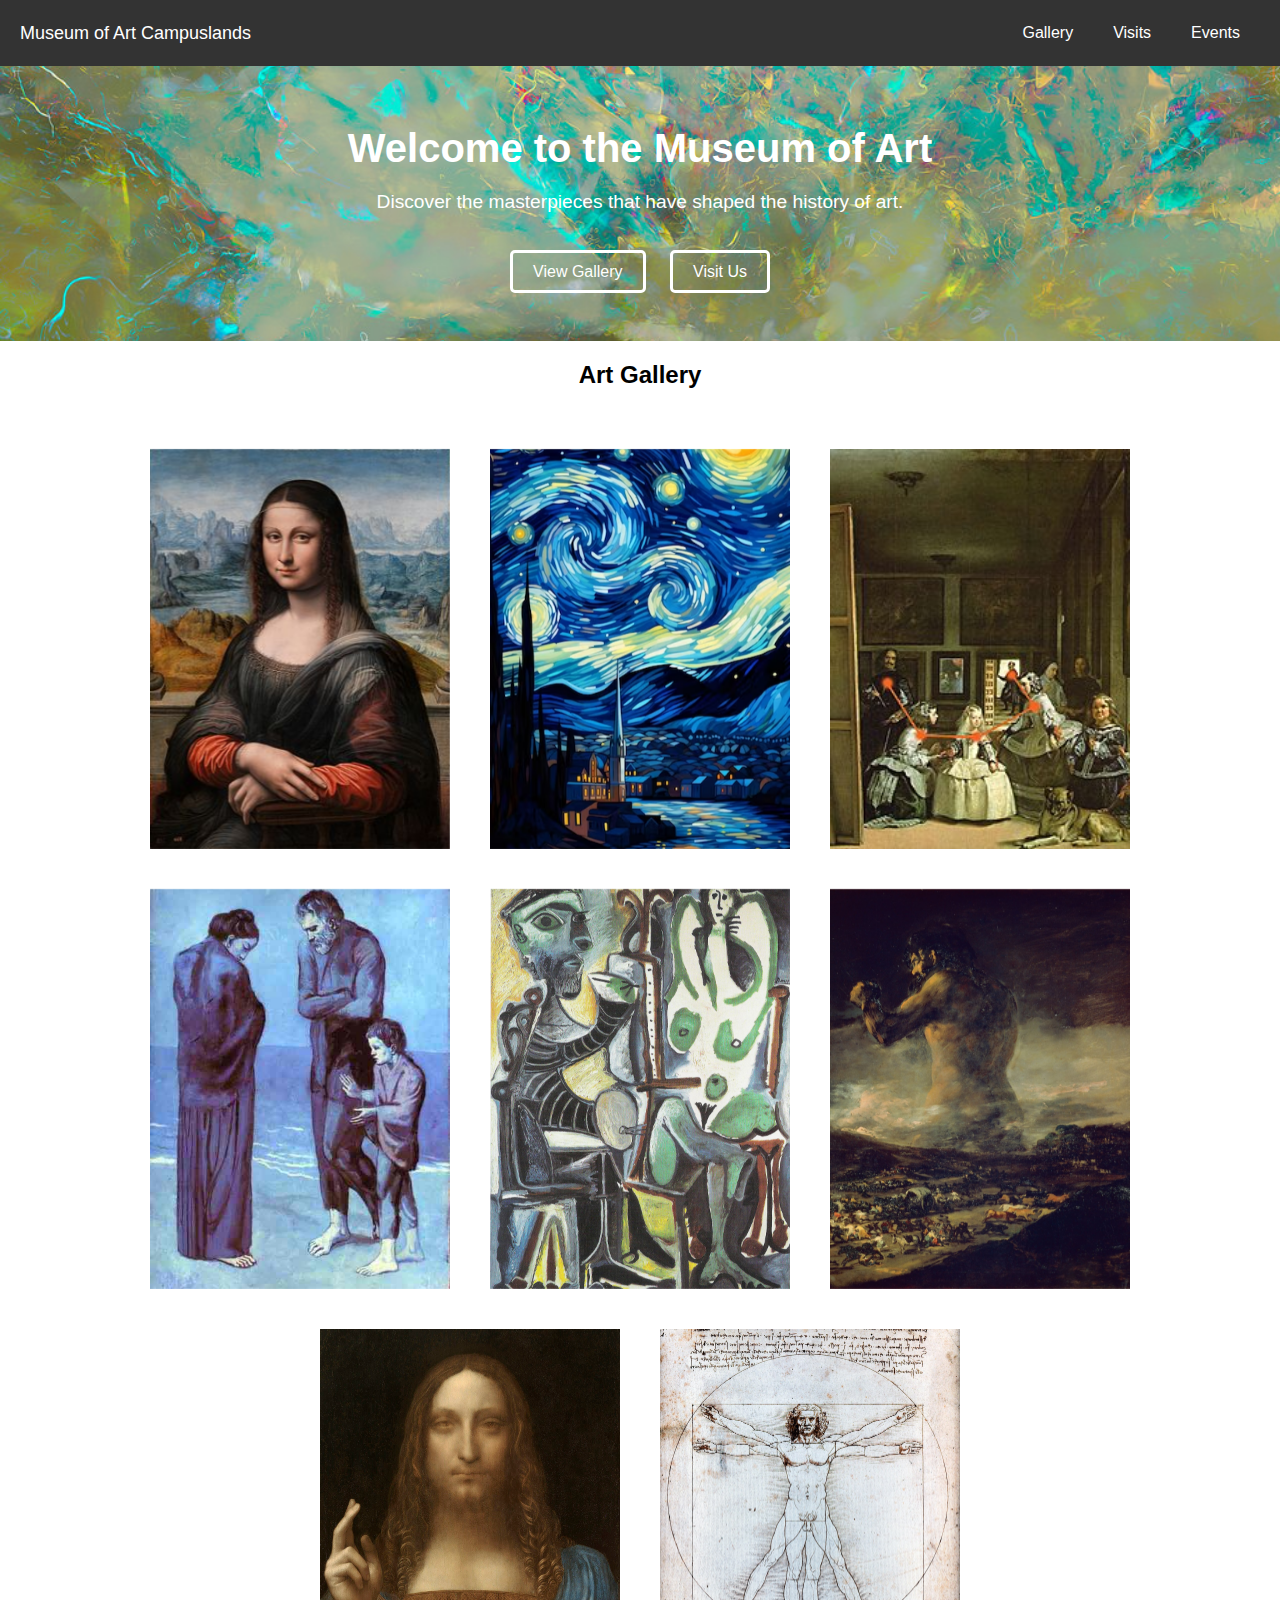
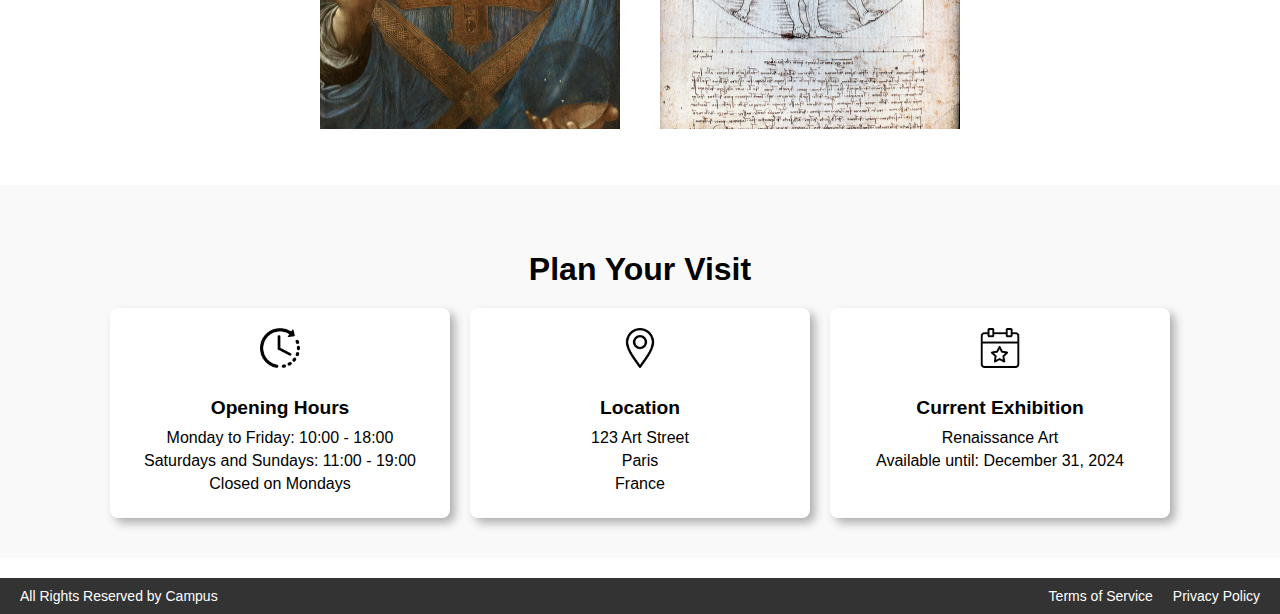
==== index.html @ 891f7917 "nuevo orden" ====
<!DOCTYPE html>
<html lang="en">
<head>
    <meta charset="UTF-8">
    <meta name="viewport" content="width=device-width, initial-scale=1.0">
    <title>Document</title>
    <link rel="stylesheet" href="/Gallery/CSS/estilos.css">
    <link rel="stylesheet" href="/Gallery/CSS/querys.css">
</head>
<body>
    <div class="navbar">
        <div class="left-section">Museum of Art Campuslands</div>
        <div class="menu-container">
            <div class="menu-toggle">Menu</div>
            <a href="#exhibicion">Gallery</a>
            <a href="#visitas">Visits</a>
            <a href="#eventos">Events</a>
        </div>
    </div>

    <div class="hero-section">
        <div class="hero-content">
            <h1>Welcome to the Museum of Art</h1>
            <p>Discover the masterpieces that have shaped the history of art.</p>
            <div class="hero-buttons">
                <a href="#tittle-art-gallery" class="btn">View Gallery</a>
                <a href="#goToInformation" class="btn">Visit Us</a>
            </div>
        </div>
    </div>

    <h2 id="tittle-art-gallery">Art Gallery</h2>
    
    <div class="cards-container">
        <div class="card">
            <div class="card-inner">
                <div class="card-front">
                    <img src="/Gallery/IMG/mona-lisa-da-vinci.jpg" alt="Mona Lisa">
                </div>
                <div class="card-back">
                    <h2>Mona Lisa</h2>
                    <p><strong>Author:</strong> Leonardo da Vinci</p>
                    <p><strong>Description:</strong> The Mona Lisa is a masterpiece of the Italian Renaissance and one of the most recognized paintings in the world. It is housed in the Louvre Museum in Paris.</p>
                </div>
            </div>
        </div>
        
        <div class="card">
            <div class="card-inner">
                <div class="card-front">
                    <img src="/Gallery/IMG/estilo-pintura-noche-estrellada-van-gogh_.avif" alt="Starry Night">
                </div>
                <div class="card-back">
                    <h2>Starry Night</h2>
                    <p><strong>Author:</strong> Vincent van Gogh</p>
                    <p><strong>Description:</strong> "The Starry Night" is one of Vincent van Gogh's most well-known paintings. It depicts a view from his room's window at the Saint-Rémy-de-Provence asylum.</p>
                </div>
            </div>
        </div>

        <div class="card">
            <div class="card-inner">
                <div class="card-front">
                    <img src="/Gallery/IMG/Meninas_Corona_Borealis.jpg" alt="Las Meninas">
                </div>
                <div class="card-back">
                    <h2>Las Meninas</h2>
                    <p><strong>Author:</strong> Diego Velázquez</p>
                    <p><strong>Description:</strong> "Las Meninas" is a painting by Diego Velázquez featuring Infanta Margarita Teresa surrounded by her attendants in the 17th-century Spanish court.</p>
                </div>
            </div>
        </div>

        <div class="card">
            <div class="card-inner">
                <div class="card-front">
                    <img src="/Gallery/IMG/la-tragedia-picaso.jpg" alt="The Tragedy">
                </div>
                <div class="card-back">
                    <h2>The Tragedy</h2>
                    <p><strong>Author:</strong> Pablo Picasso</p>
                    <p><strong>Description:</strong> "The Tragedy" is one of Pablo Picasso's early masterpieces, characterized by its expressionist style and dramatic treatment of the theme.</p>
                </div>
            </div>
        </div>

        <div class="card">
            <div class="card-inner">
                <div class="card-front">
                    <img src="/Gallery/IMG/el-pintor-y-el-modelo-picaso.jpg" alt="The Painter and the Model">
                </div>
                <div class="card-back">
                    <h2>The Painter and the Model</h2>
                    <p><strong>Author:</strong> Pablo Picasso</p>
                    <p><strong>Description:</strong> "The Painter and the Model" is a work by Pablo Picasso that explores the relationship between the artist and his model in a characteristic Cubist style.</p>
                </div>
            </div>
        </div>

        <div class="card">
            <div class="card-inner">
                <div class="card-front">
                    <img src="/Gallery/IMG/el-coloso-agostini-via-getty.jpg" alt="The Colossus">
                </div>
                <div class="card-back">
                    <h2>The Colossus</h2>
                    <p><strong>Author:</strong> Francisco de Goya</p>
                    <p><strong>Description:</strong> "The Colossus" is a painting by Francisco de Goya depicting a gigantic, ominous figure in a desolate landscape, symbolizing chaos and destruction.</p>
                </div>
            </div>
        </div>

        <div class="card">
            <div class="card-inner">
                <div class="card-front">
                    <img src="/Gallery/IMG/Leonardo_da_Vinci,_Salvator_Mundi,_c.1500.jpg" alt="Salvator Mundi">
                </div>
                <div class="card-back">
                    <h2>Salvator Mundi</h2>
                    <p><strong>Author:</strong> Leonardo da Vinci</p>
                    <p><strong>Description:</strong> "Salvator Mundi" is a painting by Leonardo da Vinci depicting Christ as the Savior of the World. It is one of the most expensive artworks ever sold.</p>
                </div>
            </div>
        </div>

        <div class="card">
            <div class="card-inner">
                <div class="card-front">
                    <img src="/Gallery/IMG/hombre_de_vitruvio_by_Leonardo_da_Vinci.jpg" alt="Vitruvian Man">
                </div>
                <div class="card-back">
                    <h2>Vitruvian Man</h2>
                    <p><strong>Author:</strong> Leonardo da Vinci</p>
                    <p><strong>Description:</strong> "Vitruvian Man" is a famous drawing by Leonardo da Vinci illustrating the ideal proportions of the human body according to the ancient Roman architect Vitruvius.</p>
                </div>
            </div>
        </div>
    </div>

    <!-- museum information -->
    <p id="goToInformation"></p>
    <div class="visit-info">
        <h2>Plan Your Visit</h2>
        <div class="visit-details">
            <div class="detail-item">
                <div class="icon">
                    <img src="/Gallery/IMG/time-left.png" alt="Opening Hours">
                </div>
                <div class="info">
                    <h3>Opening Hours</h3>
                    <p>Monday to Friday: 10:00 - 18:00</p>
                    <p>Saturdays and Sundays: 11:00 - 19:00</p>
                    <p>Closed on Mondays</p>
                </div>
            </div>
            <div class="detail-item">
                <div class="icon">
                    <img src="/Gallery/IMG/location (1).png" alt="Location">
                    <i class="fa-solid fa-location-dot"></i>
                </div>
                <div class="info">
                    <h3>Location</h3>
                    <p>123 Art Street</p>
                    <p>Paris</p>
                    <p>France</p>
                </div>
            </div>
            <div class="detail-item">
                <div class="icon">
                    <img src="/Gallery/IMG/event.png" alt="Current Exhibition">
                </div>
                <div class="info">
                    <h3>Current Exhibition</h3>
                    <p>Renaissance Art</p>
                    <p>Available until: December 31, 2024</p>
                </div>
            </div>
        </div>
    </div>
    
    <!-- footer -->
    <footer class="footer">
        <div class="footer-left">
            All Rights Reserved by Campus
        </div>
        <div class="footer-right">
            <a href="#terms">Terms of Service</a>
            <a href="#privacy">Privacy Policy</a>
        </div>
    </footer>
    
</body>
</html>
---- Gallery/CSS/estilos.css ----
/* estilos.css */

html {
    scroll-behavior: smooth;
}

body {
    margin: 0;
    font-family: Arial, sans-serif;
}

.navbar {
    display: flex;
    justify-content: space-between;
    align-items: center;
    background-color: #333;
    padding: 10px 20px;
}

#tittle-art-gallery {
    text-align: center;
}

.left-section {
    color: white;
    font-size: 18px;
}

.menu-container {
    display: flex;
    align-items: center;
}

.menu-container a {
    color: white;
    text-decoration: none;
    padding: 14px 20px;
    display: block;
    text-align: center;
}

.menu-container a:hover {
    background-color: #575757;
}

.menu-toggle {
    display: none;
}


/* Tarjetas de arte */
.cards-container {
    display: flex;
    flex-wrap: wrap;
    justify-content: center;
    padding: 20px;
}

.card {
    perspective: 1000px;
    margin: 20px;
}

.card-inner {
    position: relative;
    width: 300px;
    height: 400px;
    transition: transform 0.6s;
    transform-style: preserve-3d;
    cursor: pointer;
}

.card:hover .card-inner {
    transform: rotateY(180deg);
}

.card-front,
.card-back {
    position: absolute;
    width: 100%;
    height: 100%;
    backface-visibility: hidden;
}

.card-front {
    background-color: #fff;
}

.card-back {
    background-color: #f4f4f4;
    transform: rotateY(180deg);
    padding: 20px;
}

.card-front img {
    width: 100%;
    height: 100%;
    object-fit: cover;
}


/* ESTILOS DEL HERO */

/* estilos.css */

.hero-section {
    background-image: url('/Gallery/IMG/fondo.jpg!d'); /* Reemplaza con la URL de tu imagen de fondo */
    background-size: cover;
    background-position: center;
    color: white;
    text-align: center;
    padding: 60px 20px;
    position: relative;
}

.hero-content {
    position: relative;
    z-index: 1;
}

.hero-section h1 {
    font-size: 2.5em;
    margin: 0;
    padding-bottom: 10px;
}

.hero-section p {
    font-size: 1.2em;
    margin: 10px 0 20px;
}

.hero-buttons {
    margin-top: 50px;
}

.hero-buttons .btn {
    border: solid white;
    color: white;
    padding: 10px 20px;
    text-decoration: none;
    border-radius: 5px;
    margin: 0 10px;
}

.hero-buttons .btn:hover {
    background-color: #cabdbd;
}


/* informacion del museo */
.visit-info {
    padding: 40px 20px;
    background-color: #f9f9f9;
    text-align: center;
}

.visit-info h2 {
    font-size: 2em;
    margin-bottom: 20px;
}

.visit-details {
    display: flex;
    justify-content: center;
    flex-wrap: wrap;
    gap: 20px;
}

.detail-item {
    background-color: #fff;
    border-radius: 8px;
    box-shadow: 5px 5px 10px rgba(0, 0, 0, 0.3);
    padding: 20px;
    width: 300px;
    display: flex;
    align-items: center;
    flex-direction: column;
    text-align: center;
}

.detail-item .icon {
    margin-bottom: 15px;
}

.detail-item .icon img {
    width: 40px; 
    height: 40px;
}

.detail-item .info h3 {
    margin: 10px 0;
    font-size: 1.2em;
}

.detail-item .info p {
    margin: 5px 0;
}



/* footer derechos de autor */

.footer {
    display: flex;
    justify-content: space-between;
    align-items: center;
    background-color: #333;
    color: white;
    padding: 10px 20px;
    margin-top: 20px; /* Añadir margen superior para separación del contenido */
}

.footer-left {
    font-size: 14px;
}

.footer-right {
    display: flex;
    gap: 20px;
}

.footer-right a {
    color: white;
    text-decoration: none;
    font-size: 14px;
}
---- Gallery/CSS/querys.css ----
@media screen and (max-width: 600px)  {

    .left-section {
        text-align: center;
        margin: auto;
    }

    .navbar {
        flex-direction: column;
        align-items: flex-start;
    }
    

    .menu-container {

        width: 100%;
        flex-direction: column;
        align-items: flex-start;
    }

    .menu-container.active {
        display: flex;
    }

    .menu-container a {
        display: block;
        margin: auto;
    }
}


/* responsive del hero */

@media screen and (max-width: 600px) {

    .hero-section h1 {
        font-size: 1.8em;
    }

    .hero-section p {
        font-size: 1em;
    }

     .hero-section {
       
        flex-direction: column;
    }

    .hero-buttons .btn {
       
        width: 100%;
        margin-bottom: 10px;
        text-align: center;
        
    }

    .hero-buttons .btn:last-child {
        margin-bottom: 0;
    }
}


/* Estilos responsivos de la informacion del museo */

@media screen and (max-width: 600px) {


    .detail-item {
        padding: 0px;
        
        
    }

    .visit-info {
        align-items: center;
    }
}



/* Estilos responsivos para el footer */
@media screen and (max-width: 600px) {
    .footer {
        flex-direction: column;
        text-align: center;
    }

    .footer-left, .footer-right {
        margin-bottom: 10px;
    }

    .footer-right {
        flex-direction: column;
        gap: 10px;
    }
}
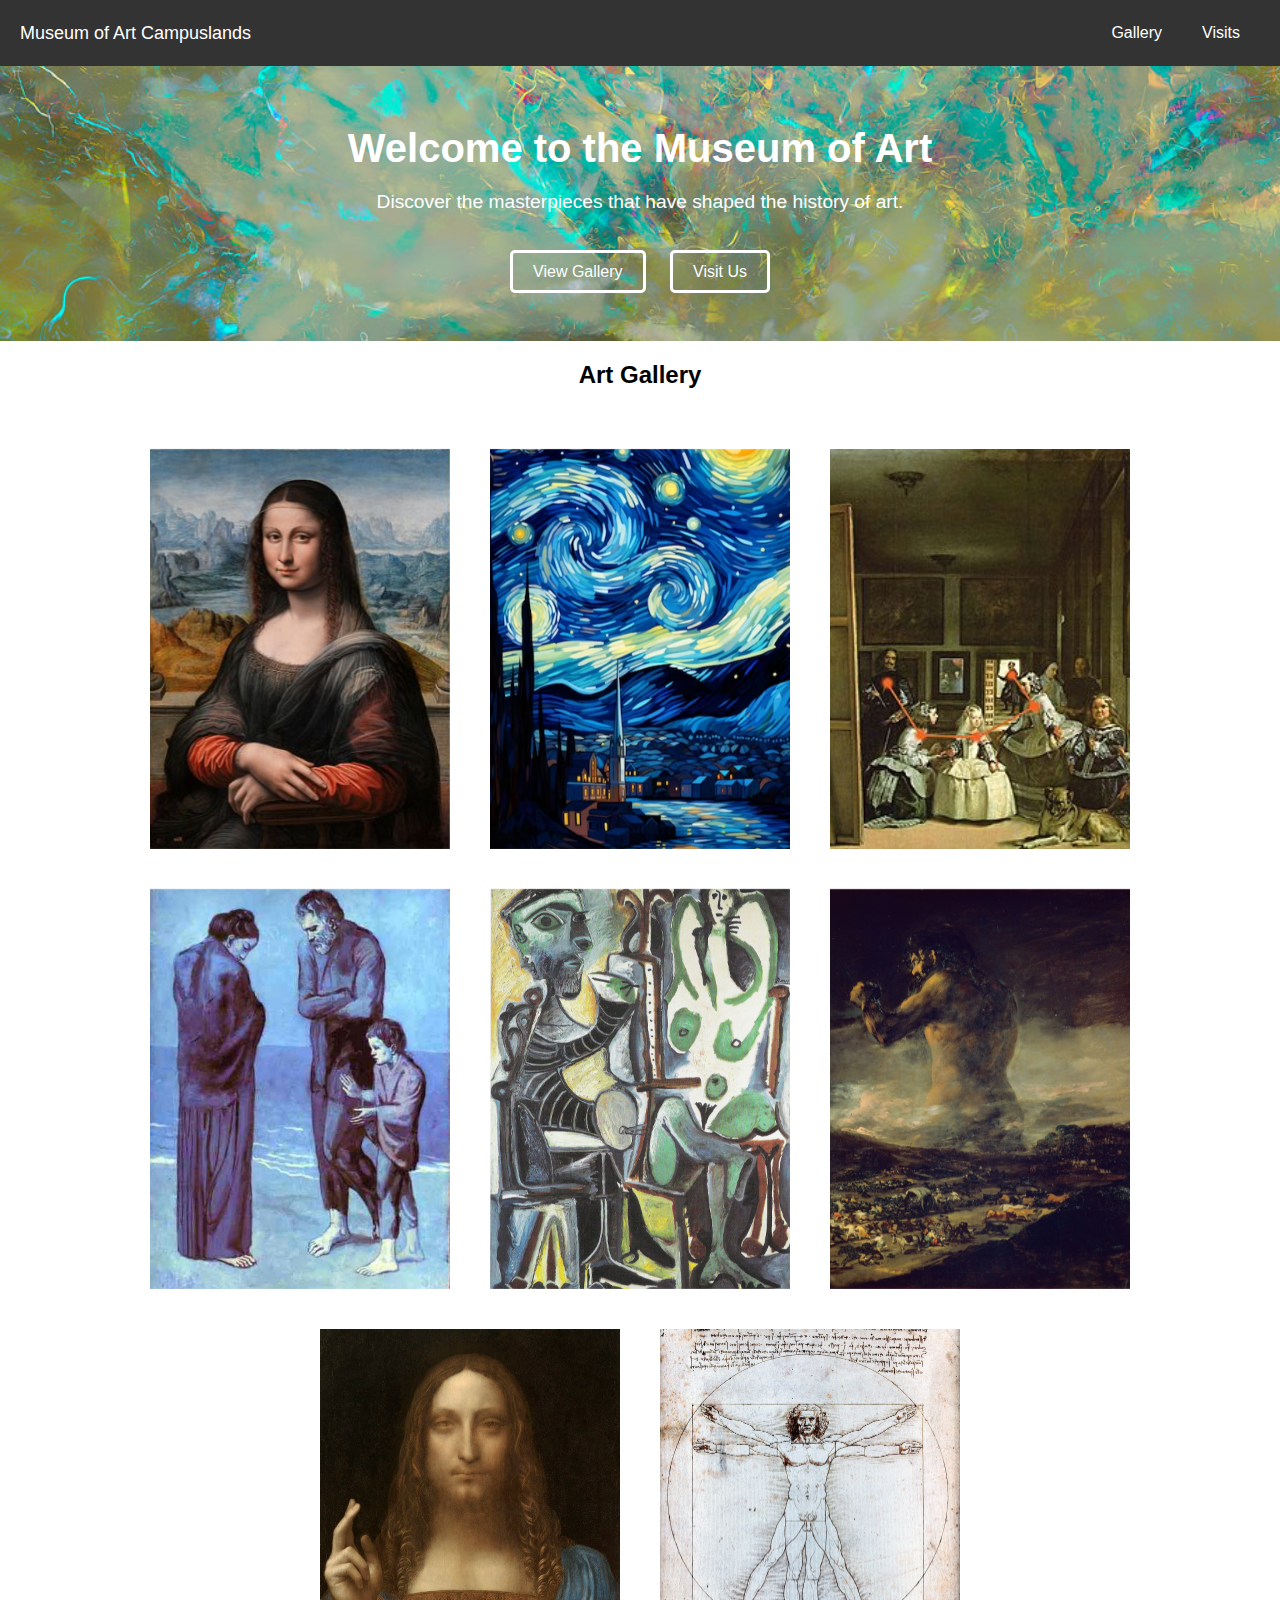
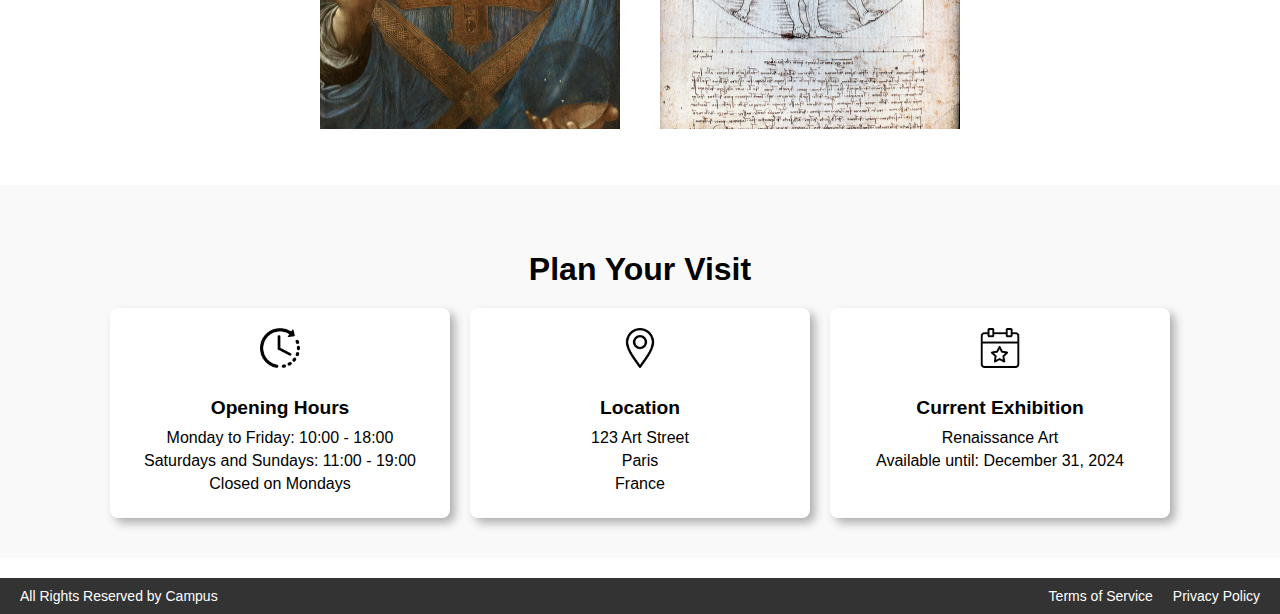
==== commit 6aecf3b3: "arreglando rutas" ====
--- a/index.html
+++ b/index.html
@@ -4,8 +4,8 @@
     <meta charset="UTF-8">
     <meta name="viewport" content="width=device-width, initial-scale=1.0">
     <title>Document</title>
-    <link rel="stylesheet" href="/Gallery/CSS/estilos.css">
-    <link rel="stylesheet" href="/Gallery/CSS/querys.css">
+    <link rel="stylesheet" href="Gallery/CSS/estilos.css">
+    <link rel="stylesheet" href="Gallery/CSS/querys.css">
 </head>
 <body>
     <div class="navbar">
@@ -14,7 +14,6 @@
             <div class="menu-toggle">Menu</div>
             <a href="#exhibicion">Gallery</a>
             <a href="#visitas">Visits</a>
-            <a href="#eventos">Events</a>
         </div>
     </div>
 
@@ -35,7 +34,7 @@
         <div class="card">
             <div class="card-inner">
                 <div class="card-front">
-                    <img src="/Gallery/IMG/mona-lisa-da-vinci.jpg" alt="Mona Lisa">
+                    <img src="Gallery/IMG/mona-lisa-da-vinci.jpg" alt="Mona Lisa">
                 </div>
                 <div class="card-back">
                     <h2>Mona Lisa</h2>
@@ -48,7 +47,7 @@
         <div class="card">
             <div class="card-inner">
                 <div class="card-front">
-                    <img src="/Gallery/IMG/estilo-pintura-noche-estrellada-van-gogh_.avif" alt="Starry Night">
+                    <img src="Gallery/IMG/estilo-pintura-noche-estrellada-van-gogh_.avif" alt="Starry Night">
                 </div>
                 <div class="card-back">
                     <h2>Starry Night</h2>
@@ -61,7 +60,7 @@
         <div class="card">
             <div class="card-inner">
                 <div class="card-front">
-                    <img src="/Gallery/IMG/Meninas_Corona_Borealis.jpg" alt="Las Meninas">
+                    <img src="Gallery/IMG/Meninas_Corona_Borealis.jpg" alt="Las Meninas">
                 </div>
                 <div class="card-back">
                     <h2>Las Meninas</h2>
@@ -74,7 +73,7 @@
         <div class="card">
             <div class="card-inner">
                 <div class="card-front">
-                    <img src="/Gallery/IMG/la-tragedia-picaso.jpg" alt="The Tragedy">
+                    <img src="Gallery/IMG/la-tragedia-picaso.jpg" alt="The Tragedy">
                 </div>
                 <div class="card-back">
                     <h2>The Tragedy</h2>
@@ -87,7 +86,7 @@
         <div class="card">
             <div class="card-inner">
                 <div class="card-front">
-                    <img src="/Gallery/IMG/el-pintor-y-el-modelo-picaso.jpg" alt="The Painter and the Model">
+                    <img src="Gallery/IMG/el-pintor-y-el-modelo-picaso.jpg" alt="The Painter and the Model">
                 </div>
                 <div class="card-back">
                     <h2>The Painter and the Model</h2>
@@ -100,7 +99,7 @@
         <div class="card">
             <div class="card-inner">
                 <div class="card-front">
-                    <img src="/Gallery/IMG/el-coloso-agostini-via-getty.jpg" alt="The Colossus">
+                    <img src="Gallery/IMG/el-coloso-agostini-via-getty.jpg" alt="The Colossus">
                 </div>
                 <div class="card-back">
                     <h2>The Colossus</h2>
@@ -113,7 +112,7 @@
         <div class="card">
             <div class="card-inner">
                 <div class="card-front">
-                    <img src="/Gallery/IMG/Leonardo_da_Vinci,_Salvator_Mundi,_c.1500.jpg" alt="Salvator Mundi">
+                    <img src="Gallery/IMG/Leonardo_da_Vinci,_Salvator_Mundi,_c.1500.jpg" alt="Salvator Mundi">
                 </div>
                 <div class="card-back">
                     <h2>Salvator Mundi</h2>
@@ -126,7 +125,7 @@
         <div class="card">
             <div class="card-inner">
                 <div class="card-front">
-                    <img src="/Gallery/IMG/hombre_de_vitruvio_by_Leonardo_da_Vinci.jpg" alt="Vitruvian Man">
+                    <img src="Gallery/IMG/hombre_de_vitruvio_by_Leonardo_da_Vinci.jpg" alt="Vitruvian Man">
                 </div>
                 <div class="card-back">
                     <h2>Vitruvian Man</h2>
@@ -144,7 +143,7 @@
         <div class="visit-details">
             <div class="detail-item">
                 <div class="icon">
-                    <img src="/Gallery/IMG/time-left.png" alt="Opening Hours">
+                    <img src="Gallery/IMG/time-left.png" alt="Opening Hours">
                 </div>
                 <div class="info">
                     <h3>Opening Hours</h3>
@@ -155,7 +154,7 @@
             </div>
             <div class="detail-item">
                 <div class="icon">
-                    <img src="/Gallery/IMG/location (1).png" alt="Location">
+                    <img src="Gallery/IMG/location (1).png" alt="Location">
                     <i class="fa-solid fa-location-dot"></i>
                 </div>
                 <div class="info">
@@ -167,7 +166,7 @@
             </div>
             <div class="detail-item">
                 <div class="icon">
-                    <img src="/Gallery/IMG/event.png" alt="Current Exhibition">
+                    <img src="Gallery/IMG/event.png" alt="Current Exhibition">
                 </div>
                 <div class="info">
                     <h3>Current Exhibition</h3>
